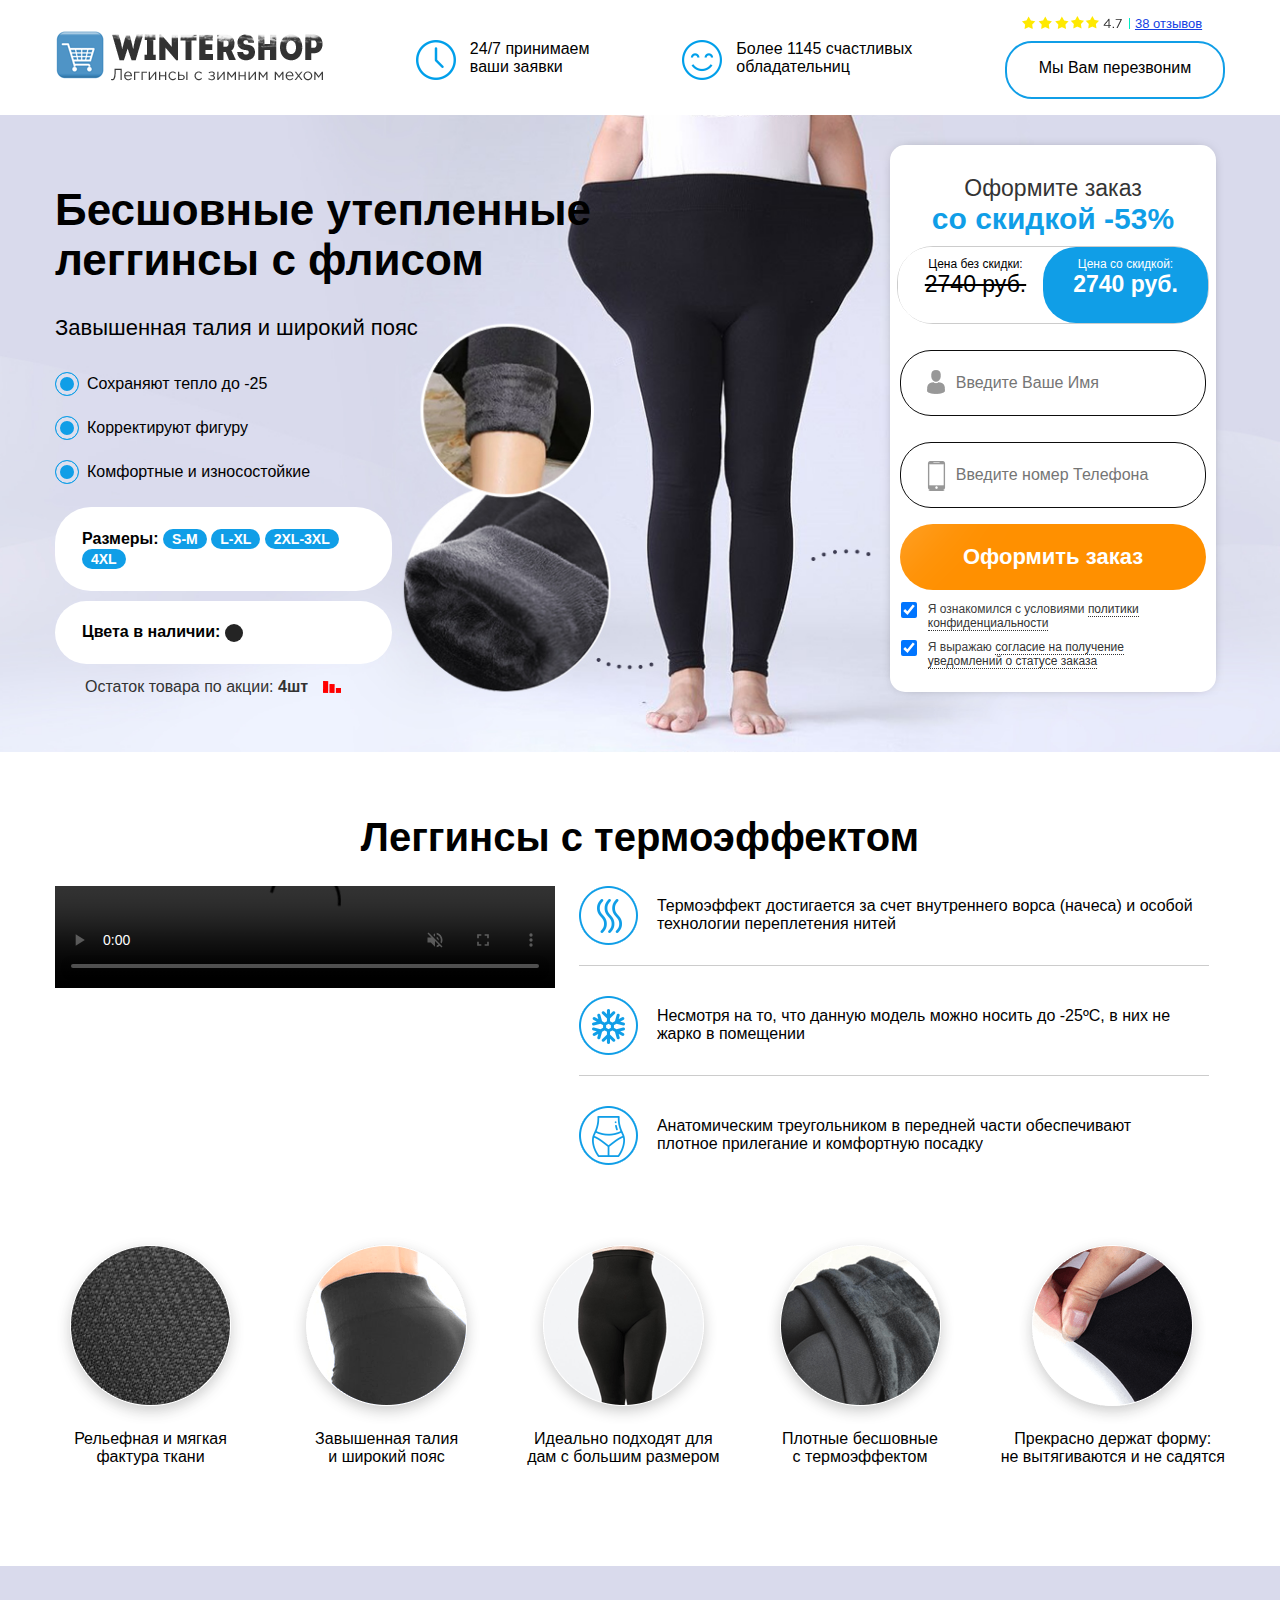
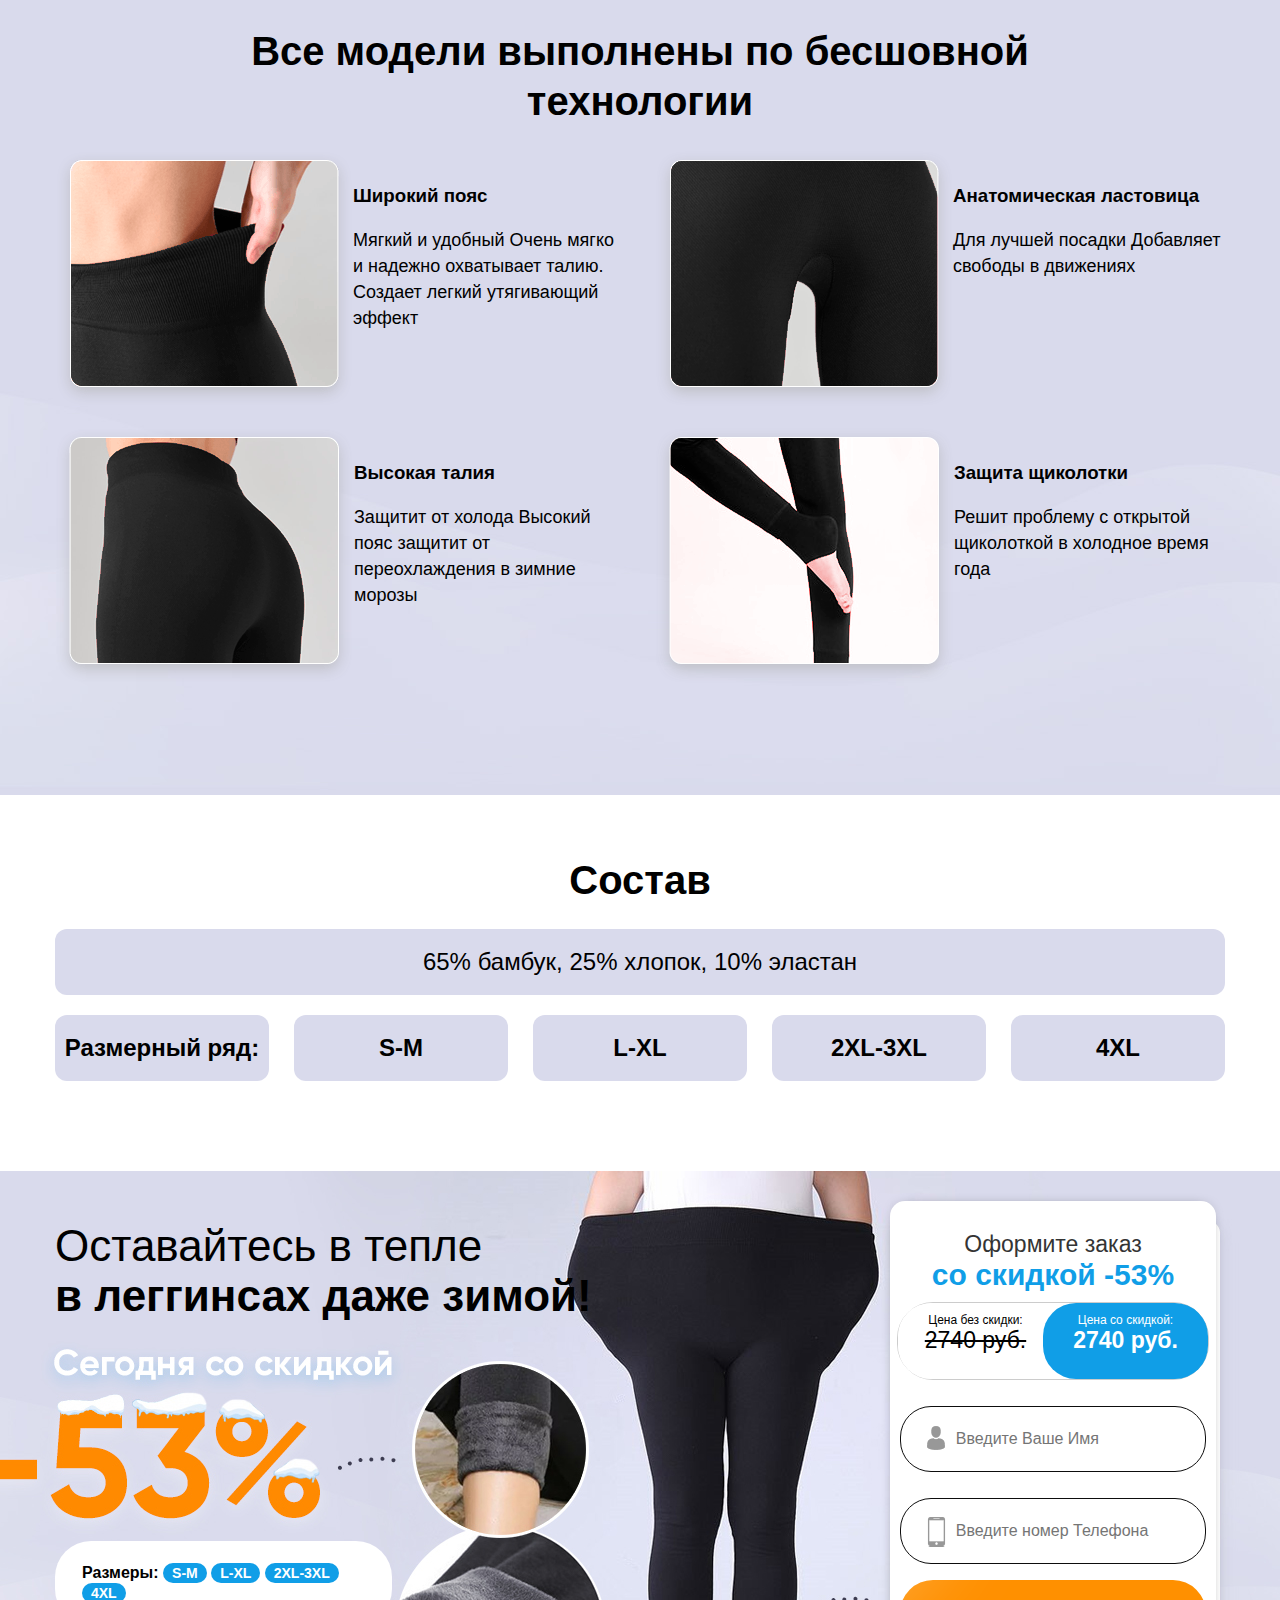
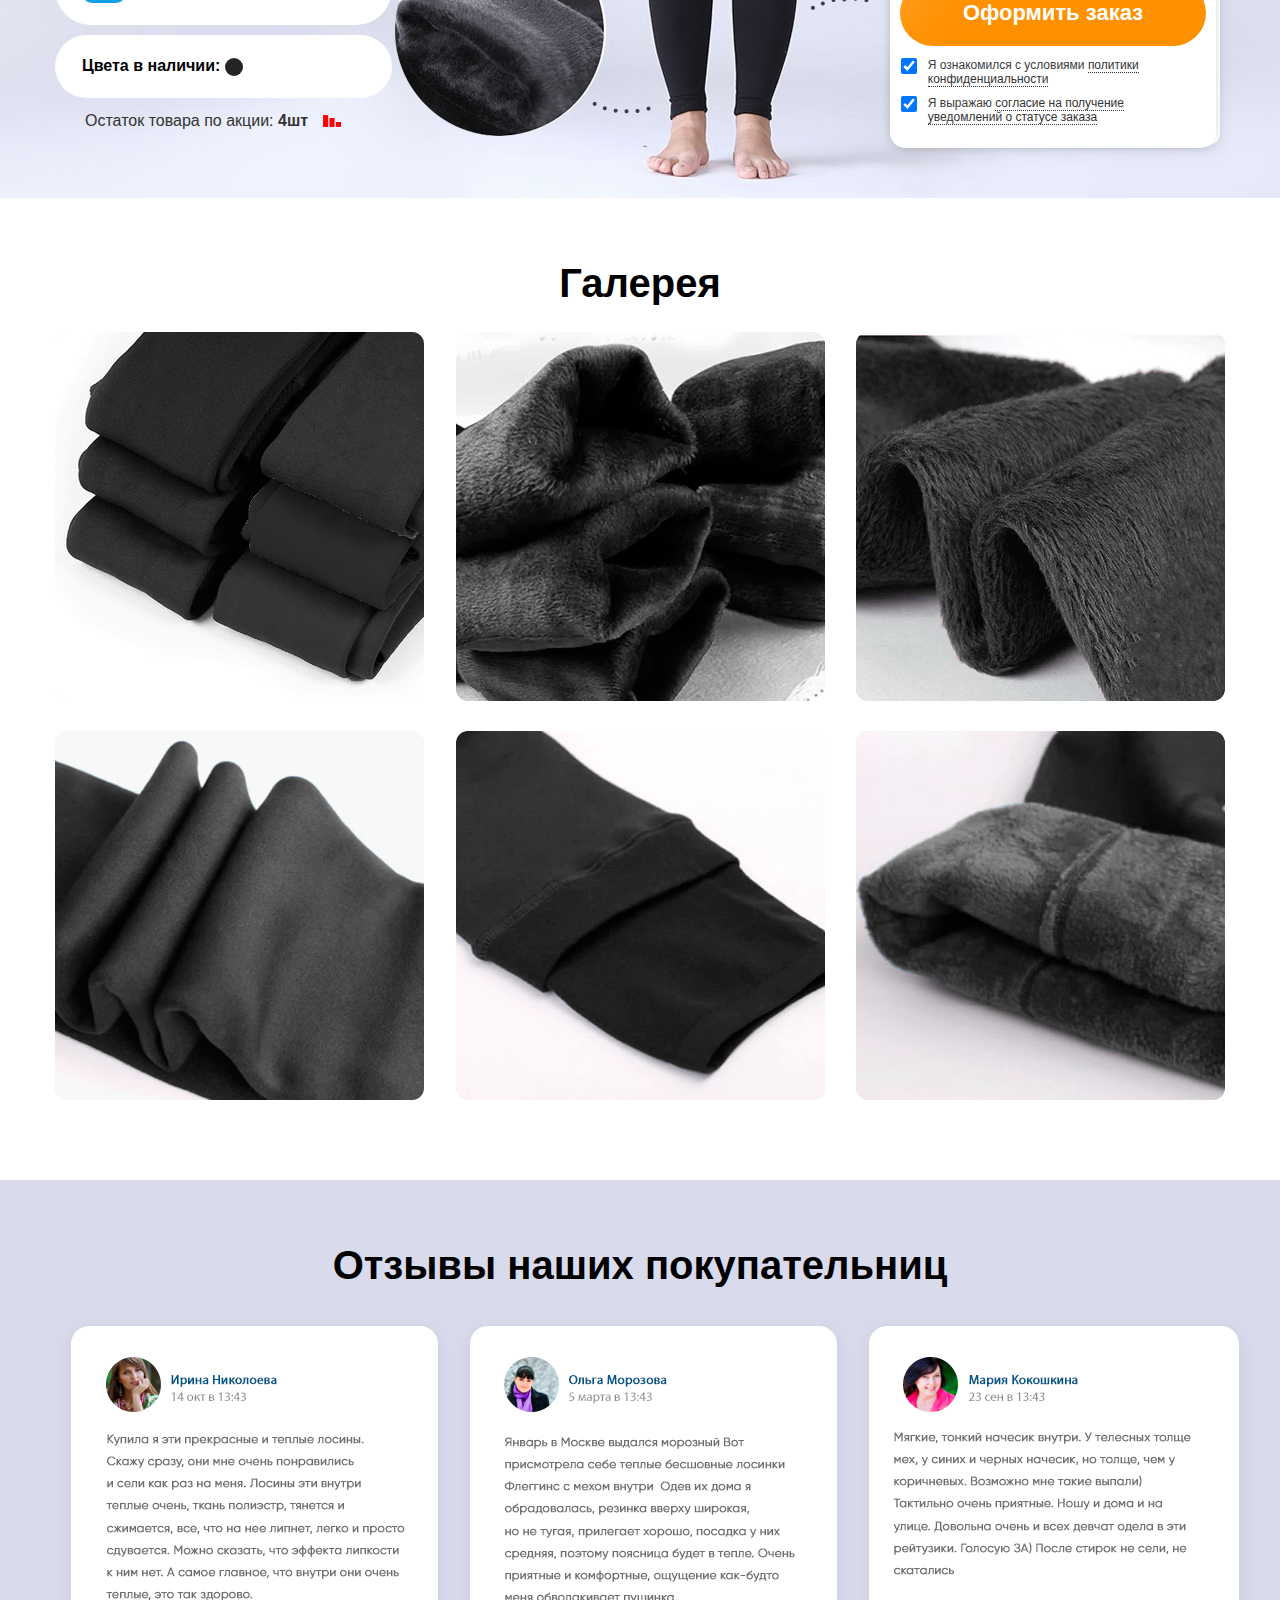
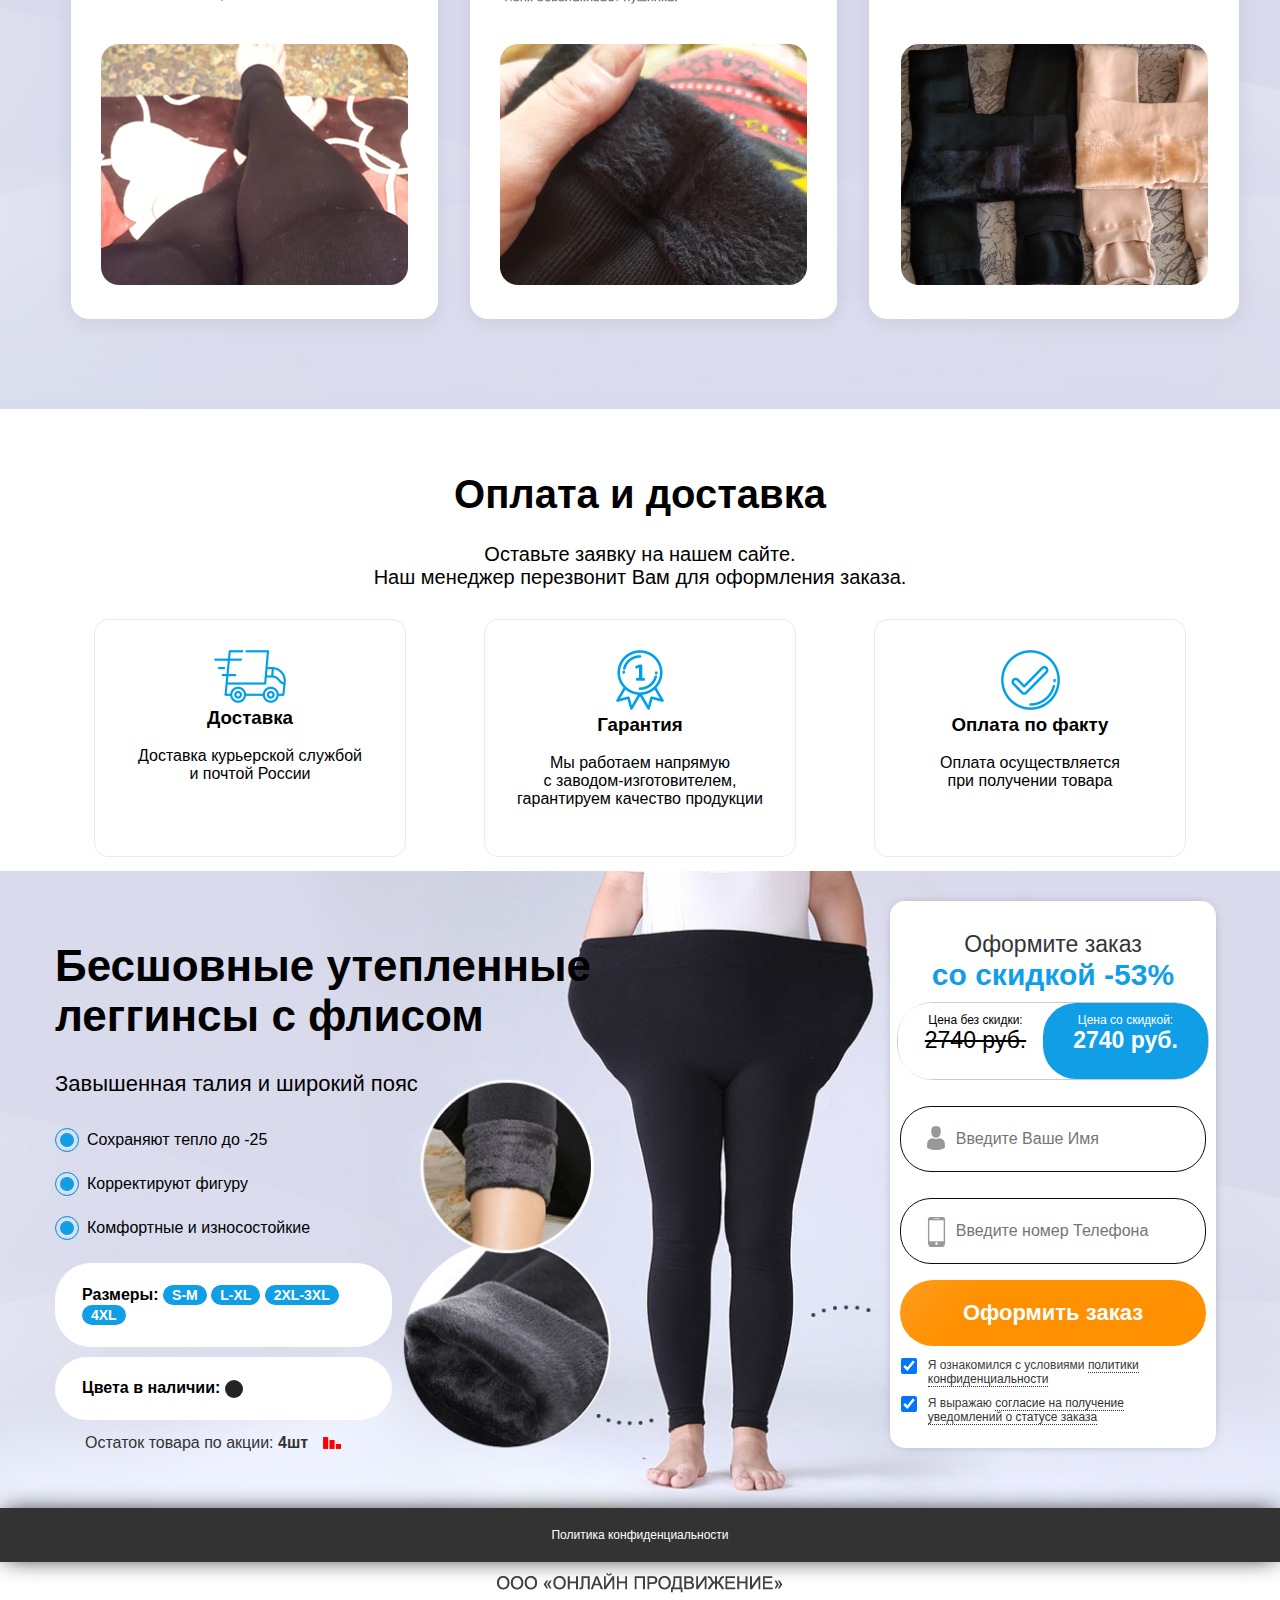
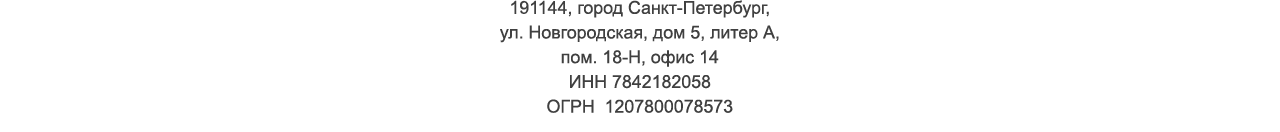
==== index.html @ 09b7efc4 "копия сайта flsindustries.ru дессктоп версия" ====
<!DOCTYPE html>
<html lang="ru">

<head>
	<meta charset="UTF-8">
	<meta http-equiv="X-UA-Compatible" content="IE=edge">
	<meta name="viewport" content="width=device-width, initial-scale=1.0">
	<title>Бесшовные утепленные леггинсы с флисом</title>
	<link rel="stylesheet" href="style/style.css">
</head>

<body>

	<body>
		<header class="header">
			<div class="container">
				<div class="header__inner">
					<div class="header__inner-item">
						<img src="image/logo.png" alt="">
					</div>
					<div class="header__inner-item hiit">
						24/7 принимаем <br>
						ваши заявки
					</div>
					<div class="header__inner-item hiit1">
						Более 1145 счастливых <br>
						обладательниц
					</div>
					<div class="header__inner-item">
						<div class="header__links">
							<a class="header__links-a">38 отзывов</a>
							<a href="" class="header__links-b">Мы Вам перезвоним</a>
						</div>
					</div>
				</div>
			</div>
		</header>
		<main class="main">
			<section class="block1">
				<div class="container">
					<div class="block1__inner">
						<div class="block1__left">
							<div class="block1__left-title">
								Бесшовные утепленные
								леггинсы с флисом
							</div>
							<div class="block1__left-text">
								Завышенная талия и широкий пояс
							</div>
							<div class="block1__left-ul">
								<ul>
									<li>Сохраняют тепло до -25</li>
									<li>Корректируют фигуру</li>
									<li>Комфортные и износостойкие</li>
								</ul>
							</div>
							<div class="block1__left-size">
								<span>Размеры:</span>
								<p>S-M</p>
								<p>L-XL</p>
								<p>2XL-3XL</p>
								<p>4XL</p>
							</div>
							<div class="block1__left-color">
								<span>Цвета в наличии:</span>
								<div class="color"></div>
							</div>
							<div class="block1__left-stock">
								Остаток товара по акции:
								<div class="bls-inner">
									4шт
								</div>
							</div>
						</div>
						<div class="block1__right">
							<div class="form">
								<div class="form__title">
									<h2>Оформите заказ</h2>
									<p>со скидкой -53%</p>
								</div>
								<div class="form__price">
									<div class="form__price-left">
										<p>Цена без скидки:</p>
										<div class="old__price">
											<div class="old__price-value">
												2740 руб.
											</div>
											<div class="old__price-currency"></div>
										</div>
									</div>
									<div class="form__price-right">
										<p>Цена со скидкой:</p>
										<div class="new__price">
											<div class="new__price-value">
												2740 руб.
											</div>
										</div>
									</div>
								</div>
								<form class="form__inputs">
									<input type="hidden" name="project_name" value="flsindustries">
									<input type="hidden" name="admin_email" value="test@mail.ru">
									<!-- <input type="hidden" name="form_subject" value="Form Subject"> -->
									<div class="name__input">
										<input class="form__input" type="text" name="Имя" required=""
											placeholder="Введите Ваше Имя">
									</div>
									<div class="phone__input">
										<input class="form__input" type="text" name="Телефон" required=""
											placeholder="Введите номер Телефона">
									</div>
									<button class="form__button">Оформить заказ</button>
								</form>
								<div class="agree">
									<input class="agree__input" type="checkbox" checked="" name="notifications">
									<div class="b-container">
										Я ознакомился с условиями
										<a href="javascript:PopUpShow2()">политики конфиденциальности</a>
									</div>
									<div class="b-popup" id="popup2">
										<div class="b-popup-inner">
										<a href="javascript:PopUpHide2()"><img src="image/close.png" alt=""></a>
										<div class="b-popup-content">
											<br><br><br><br>Согласие на обработку персональных данных Пользователь, оставляя заявку на интернет-сайте leggins.m.gogooogs.com, принимает настоящее Согласие на обработку персональных данных (далее – Согласие). Действуя свободно, своей волей и в своем интересе, а также подтверждая свою дееспособность, Пользователь дает свое согласие компании ООО "Союз Ритейл" 191123, г. Санкт-Петербург, ул. Фурштатская, д. 33, лит. А, пом. 3-Н, на обработку своих персональных данных со следующими условиями:<br><br> 1. Данное Согласие дается на обработку персональных данных, как без использования средств автоматизации, так и с их использованием.<br><br><br><br> 2. Согласие дается на обработку следующих моих персональных данных: Персональные данные, не являющиеся специальными или биометрическими: номера контактных телефонов; адреса электронной почты; источник откуда пришел на сайт пользователь; с какого сайта или по какой рекламе; какие страницы открывает и на какие кнопки нажимает пользователь; ip-адрес.<br><br><br><br> 3. Персональные данные не являются общедоступными.<br><br><br><br> 4. Цель обработки персональных данных: обработка входящих запросов физических лиц с целью оказания консультирования; аналитики действий физического лица на веб-сайте и функционирования веб-сайта; проведение рекламных и новостных рассылок.<br><br><br><br> 5. Основанием для обработки персональных данных является: ст. 24 Конституции Российской Федерации; ст.6 Федерального закона №152-ФЗ «О персональных данных»; настоящее согласие на обработку персональных данных.<br><br><br><br> 6. В ходе обработки с персональными данными будут совершены следующие действия: сбор; запись; систематизация; накопление; хранение; уточнение (обновление, изменение); извлечение; использование; передача (распространение, предоставление, доступ); блокирование; удаление; уничтожение.<br><br><br><br> 7. Обработка персональных данных может быть прекращена по запросу субъекта персональных данных. Хранение персональных данных, зафиксированных на бумажных носителях, осуществляется согласно Федеральному закону №125-ФЗ «Об архивном деле в Российской Федерации» и иным нормативно-правовым актам в области архивного дела и архивного хранения.<br><br><br><br> 8. Согласие может быть отозвано субъектом персональных данных или его представителем путем направления письменного заявления компании ООО «Союз Ритейл» или его представителю по адресу, указанному в начале данного Согласия.<br><br><br><br> 9. В случае отзыва субъектом персональных данных или его представителем согласия на обработку персональных данных компании  ООО "Союз Ритейл" вправе продолжить обработку персональных данных без согласия субъекта персональных данных при наличии оснований, указанных в пунктах 2 - 11 части 1 статьи 6, части 2 статьи 10 и части 2 статьи 11 Федерального закона №152-ФЗ «О персональных данных» от 27.07.2006 г.<br><br><br><br> 10. Настоящее согласие действует все время до момента прекращения обработки персональных данных, указанных в п.7 и п.8 данного Согласия.<br><br><br><br>
										</div>
									</div>
								</div>
								</div>
								<div class="agree__sms">
									<input class="agree__input" type="checkbox" checked="" name="notifications">
									<p class="agree__desc">

											<div class="b-container">
												Я выражаю
												<a href="javascript:PopUpShow()">согласие на получение уведомлений о статусе
													заказа</a>
											</div>
											<div class="b-popup" id="popup1">
												<div class="b-popup-inner">
												<a href="javascript:PopUpHide()"><img src="image/close.png" alt=""></a>
												<div class="b-popup-content">
													<br><br><br><br>Согласие на получение уведомлений о статусе заказа<br><br>Нажимая кнопку для отправки формы на сервер, я: подтверждаю, что все введенные мной данные являются корректными подтверждаю, что все данные предоставляются добровольно;<br>подтверждаю, что указанный номер телефона принадлежит мне и используется мной на законных основаниях;<br>выражаю полное и безоговорочное согласие на использование моих персональных данных для поддержания связи со мной любым способом, включая телефонные звонки и голосовые уведомления на указанный стационарный и/или мобильный телефон, отправку SMS (текстовых сообщений) на указанный мобильный телефон, в том числе через мессенджеры, социальные сети, мобильные приложения, отправку электронных писем на указанный электронный адрес с целью информирования о статусе заказа, поступлении новых товаров/услуг, оповещения о проводимых акциях, мероприятиях, скидках, их результатах, для осуществления заочных опросов с целью изучения мнения о товарах/услугах, организациях торговли, высылки новостей и т.п.<br><br>Согласие предоставляется ООО «Союз Ритейл» (ОГРН 1167847349801) мной бессрочно. <br><br>Я предупрежден и выражаю согласие, что мой номер телефона будет верифицирован путем звонка Оператора Call-центра.<br><br><br><br>Я предупрежден и выражаю согласие, что ООО «Союз Ритейл» (ОГРН 1167847349801) для поддержания связи со мной, способами, указанными выше, может привлекать третьих лиц по собственному усмотрению. <br><br><br><br>Я проинформирован о том, что согласие на получение уведомлений, SMS (текстовых сообщений) не является обязательным для оформления заказа.<br><br>Я проинформирован о том, что согласие может быть отозвано в любой момент путем:<br><br>Направления письменного уведомления по адресу: 191123, г. Санкт-Петербург, ул. Фурштатская, д. 33, лит. А, пом. 3-Н.<br><br><br><br>Направления электронного письма на адрес: support@souz-retail.org
												</div>
											</div>
										</div>
									</p>
								</div>
							</div>
						</div>
					</div>
				</div>
			</section>
			<section class="block2">
				<div class="container">
					<div class="block2__inner">
						<div class="block2__title">
							Леггинсы с термоэффектом
						</div>
						<div class="block2__video">
							<video muted="muted" id="video" width="100%" height="auto" loop="loop" preload="auto"
								playsinline="" webkit-playsinline="" autoplay="autoplay" controls="">
								<source src="image/block2.mp4" type="video/mp4">
							</video>
						</div>
						<ul class="block2__ul">
							<li>
								<img src="image/ther-1.png" alt="">
								<p>Термоэффект достигается за счет внутреннего ворса (начеса) и особой технологии
									переплетения нитей</p>
							</li>
							<li>
								<img src="image/ther-2.png" alt="">
								<p>Несмотря на то, что данную модель можно носить до -25ºС, в них не жарко в помещении
								</p>
							</li>
							<li>
								<img src="image/ther-3.png" alt="">
								<p>Анатомическим треугольником в передней части обеспечивают плотное прилегание и
									комфортную
									посадку</p>
							</li>
						</ul>
						<div class="block2__flex">
							<li>
								<img src="image/spec-1.png" alt="">
								<p>Рельефная и мягкая <br>фактура ткани</p>
							</li>
							<li>
								<img src="image/spec-2.png" alt="">
								<p>Завышенная талия <br>и широкий пояс </p>
							</li>
							<li>
								<img src="image/spec-3.png" alt="">
								<p>Идеально подходят для<br> дам с большим размером</p>
							</li>
							<li>
								<img src="image/spec-4.png" alt="">
								<p>Плотные бесшовные <br>с термоэффектом</p>
							</li>
							<li>
								<img src="image/spec-5.png" alt="">
								<p>Прекрасно держат форму: <br>не вытягиваются и не садятся</p>
							</li>
						</div>
					</div>
				</div>
			</section>
			<section class="block3">
				<div class="container">
					<div class="block3__inner">
						<div class="block3__title title">
							Все модели выполнены по бесшовной технологии
						</div>
						<div class="block3__ul">
							<li>
								<img src="image/seam-1.png" alt="">
								<h3>Широкий пояс</h3>
								<p>Мягкий и удобный Очень мягко и надежно охватывает талию. Создает легкий утягивающий
									эффект
								</p>
							</li>
							<li>
								<img src="image/seam-2.png" alt="">
								<h3>Анатомическая ластовица</h3>
								<p>Для лучшей посадки Добавляет свободы в движениях</p>
							</li>
							<li>
								<img src="image/seam-3.png" alt="">
								<h3>Высокая талия</h3>
								<p>Защитит от холода Высокий пояс защитит от переохлаждения в зимние морозы</p>
							</li>
							<li>
								<img src="image/seam-4.png" alt="">
								<h3>Защита щиколотки</h3>
								<p>Решит проблему с открытой щиколоткой в холодное время года</p>
							</li>
						</div>
					</div>
				</div>
			</section>
			<section class="block4">
				<div class="container">
					<div class="block4__inner">
						<div class="block4__title title">
							Состав
						</div>
						<div class="block4__structure">
							<p class="structure">65% бамбук, 25% хлопок, 10% эластан</p>
						</div>
						<div class="block4__dtructure-flex">
							<p class="structure">Размерный ряд:</p>
							<p class="structure">S-M</p>
							<p class="structure">L-XL</p>
							<p class="structure">2XL-3XL</p>
							<p class="structure">4XL</p>
						</div>
					</div>
				</div>
			</section>
			<section class="block5">
				<div class="container">
					<div class="block1__inner">
						<div class="block1__left">
							<div class="block1__left-title block5__left-title">
								Оставайтесь в тепле
								<p>в леггинсах даже зимой!</p>
							</div>
							<div class="block1__left-size block5__left-size">
								<span>Размеры:</span>
								<p>S-M</p>
								<p>L-XL</p>
								<p>2XL-3XL</p>
								<p>4XL</p>
							</div>
							<div class="block1__left-color">
								<span>Цвета в наличии:</span>
								<div class="color"></div>
							</div>
							<div class="block1__left-stock">
								Остаток товара по акции:
								<div class="bls-inner">
									4шт
								</div>
							</div>
						</div>
						<div class="block1__right">
							<div class="form">
								<div class="form__title">
									<h2>Оформите заказ</h2>
									<p>со скидкой -53%</p>
								</div>
								<div class="form__price">
									<div class="form__price-left">
										<p>Цена без скидки:</p>
										<div class="old__price">
											<div class="old__price-value">
												2740 руб.
											</div>
											<div class="old__price-currency"></div>
										</div>
									</div>
									<div class="form__price-right">
										<p>Цена со скидкой:</p>
										<div class="new__price">
											<div class="new__price-value">
												2740 руб.
											</div>
										</div>
									</div>
								</div>
								<form class="form__inputs">
									<input type="hidden" name="project_name" value="flsindustries">
									<input type="hidden" name="admin_email" value="test@mail.ru">
									<!-- <input type="hidden" name="form_subject" value="Form Subject"> -->
									<div class="name__input">
										<input class="form__input" type="text" name="Имя" required=""
											placeholder="Введите Ваше Имя">
									</div>
									<div class="phone__input">
										<input class="form__input" type="text" name="Телефон" required=""
											placeholder="Введите номер Телефона">
									</div>
									<button class="form__button">Оформить заказ</button>
								</form>
								<div class="agree">
									<input class="agree__input" type="checkbox" checked="" name="notifications">
									<div class="b-container">
										Я ознакомился с условиями
										<a href="javascript:PopUpShow2()">политики конфиденциальности</a>
									</div>
									<div class="b-popup" id="popup2">
										<div class="b-popup-inner">
										<a href="javascript:PopUpHide2()"><img src="image/close.png" alt=""></a>
										<div class="b-popup-content">
											<br><br><br><br>Согласие на обработку персональных данных Пользователь, оставляя заявку на интернет-сайте leggins.m.gogooogs.com, принимает настоящее Согласие на обработку персональных данных (далее – Согласие). Действуя свободно, своей волей и в своем интересе, а также подтверждая свою дееспособность, Пользователь дает свое согласие компании ООО "Союз Ритейл" 191123, г. Санкт-Петербург, ул. Фурштатская, д. 33, лит. А, пом. 3-Н, на обработку своих персональных данных со следующими условиями:<br><br> 1. Данное Согласие дается на обработку персональных данных, как без использования средств автоматизации, так и с их использованием.<br><br><br><br> 2. Согласие дается на обработку следующих моих персональных данных: Персональные данные, не являющиеся специальными или биометрическими: номера контактных телефонов; адреса электронной почты; источник откуда пришел на сайт пользователь; с какого сайта или по какой рекламе; какие страницы открывает и на какие кнопки нажимает пользователь; ip-адрес.<br><br><br><br> 3. Персональные данные не являются общедоступными.<br><br><br><br> 4. Цель обработки персональных данных: обработка входящих запросов физических лиц с целью оказания консультирования; аналитики действий физического лица на веб-сайте и функционирования веб-сайта; проведение рекламных и новостных рассылок.<br><br><br><br> 5. Основанием для обработки персональных данных является: ст. 24 Конституции Российской Федерации; ст.6 Федерального закона №152-ФЗ «О персональных данных»; настоящее согласие на обработку персональных данных.<br><br><br><br> 6. В ходе обработки с персональными данными будут совершены следующие действия: сбор; запись; систематизация; накопление; хранение; уточнение (обновление, изменение); извлечение; использование; передача (распространение, предоставление, доступ); блокирование; удаление; уничтожение.<br><br><br><br> 7. Обработка персональных данных может быть прекращена по запросу субъекта персональных данных. Хранение персональных данных, зафиксированных на бумажных носителях, осуществляется согласно Федеральному закону №125-ФЗ «Об архивном деле в Российской Федерации» и иным нормативно-правовым актам в области архивного дела и архивного хранения.<br><br><br><br> 8. Согласие может быть отозвано субъектом персональных данных или его представителем путем направления письменного заявления компании ООО «Союз Ритейл» или его представителю по адресу, указанному в начале данного Согласия.<br><br><br><br> 9. В случае отзыва субъектом персональных данных или его представителем согласия на обработку персональных данных компании  ООО "Союз Ритейл" вправе продолжить обработку персональных данных без согласия субъекта персональных данных при наличии оснований, указанных в пунктах 2 - 11 части 1 статьи 6, части 2 статьи 10 и части 2 статьи 11 Федерального закона №152-ФЗ «О персональных данных» от 27.07.2006 г.<br><br><br><br> 10. Настоящее согласие действует все время до момента прекращения обработки персональных данных, указанных в п.7 и п.8 данного Согласия.<br><br><br><br>
										</div>
									</div>
								</div>
								</div>
								<div class="agree__sms">
									<input class="agree__input" type="checkbox" checked="" name="notifications">
									<p class="agree__desc">

											<div class="b-container">
												Я выражаю
												<a href="javascript:PopUpShow()">согласие на получение уведомлений о статусе
													заказа</a>
											</div>
											<div class="b-popup" id="popup1">
												<div class="b-popup-inner">
												<a href="javascript:PopUpHide()"><img src="image/close.png" alt=""></a>
												<div class="b-popup-content">
													<br><br><br><br>Согласие на получение уведомлений о статусе заказа<br><br>Нажимая кнопку для отправки формы на сервер, я: подтверждаю, что все введенные мной данные являются корректными подтверждаю, что все данные предоставляются добровольно;<br>подтверждаю, что указанный номер телефона принадлежит мне и используется мной на законных основаниях;<br>выражаю полное и безоговорочное согласие на использование моих персональных данных для поддержания связи со мной любым способом, включая телефонные звонки и голосовые уведомления на указанный стационарный и/или мобильный телефон, отправку SMS (текстовых сообщений) на указанный мобильный телефон, в том числе через мессенджеры, социальные сети, мобильные приложения, отправку электронных писем на указанный электронный адрес с целью информирования о статусе заказа, поступлении новых товаров/услуг, оповещения о проводимых акциях, мероприятиях, скидках, их результатах, для осуществления заочных опросов с целью изучения мнения о товарах/услугах, организациях торговли, высылки новостей и т.п.<br><br>Согласие предоставляется ООО «Союз Ритейл» (ОГРН 1167847349801) мной бессрочно. <br><br>Я предупрежден и выражаю согласие, что мой номер телефона будет верифицирован путем звонка Оператора Call-центра.<br><br><br><br>Я предупрежден и выражаю согласие, что ООО «Союз Ритейл» (ОГРН 1167847349801) для поддержания связи со мной, способами, указанными выше, может привлекать третьих лиц по собственному усмотрению. <br><br><br><br>Я проинформирован о том, что согласие на получение уведомлений, SMS (текстовых сообщений) не является обязательным для оформления заказа.<br><br>Я проинформирован о том, что согласие может быть отозвано в любой момент путем:<br><br>Направления письменного уведомления по адресу: 191123, г. Санкт-Петербург, ул. Фурштатская, д. 33, лит. А, пом. 3-Н.<br><br><br><br>Направления электронного письма на адрес: support@souz-retail.org
												</div>
											</div>
										</div>
									</p>
								</div>
							</div>
						</div>
					</div>
				</div>
			</section>
			<section class="block6">
				<div class="container">
					<div class="block6__inner">
						<div class="title">
							Галерея
						</div>
						<div class="block5__images">
							<img src="image/gal-1.png" alt="">
							<img src="image/gal-2.png" alt="">
							<img src="image/gal-3.png" alt="">
							<img src="image/gal-4.png" alt="">
							<img src="image/gal-5.png" alt="">
							<img src="image/gal-6.png" alt="">
						</div>
					</div>
				</div>
			</section>
			<section class="block7">
				<div class="container">
					<div class="block7__inner">
						<div class="title">
							Отзывы наших покупательниц
						</div>
						<div class="block7__images">
							<img src="image/sl-1.png" alt="">
							<img src="image/sl-2.png" alt="">
							<img src="image/sl-3.png" alt="">
						</div>
					</div>
				</div>
			</section>
			<section class="block8">
				<div class="container">
					<div class="block8__inner">
						<div class="title">
							Оплата и доставка
						</div>
						<div class="title__text">
							Оставьте заявку на нашем сайте. <br>
							Наш менеджер перезвонит Вам для оформления заказа.
						</div>
						<div class="block8__blocks">
							<div class="block8__block">
								<img src="image/truck.png" alt="">
								<h3>Доставка</h3>
								<p>Доставка курьерской службой <br>и почтой России</p>
							</div>
							<div class="block8__block">
								<img src="image/medal.png" alt="">
								<h3>Гарантия</h3>
								<p>Мы работаем напрямую <br>
									с заводом-изготовителем, <br>
									гарантируем качество продукции<br></p>
							</div>
							<div class="block8__block">
								<img src="image/checked.png" alt="">
								<h3>Оплата по факту</h3>
								<p>Оплата осуществляется <br>
									при получении товара</p>
							</div>
						</div>
					</div>
				</div>
			</section>
			<section class="block1">
				<div class="container">
					<div class="block1__inner">
						<div class="block1__left">
							<div class="block1__left-title">
								Бесшовные утепленные
								леггинсы с флисом
							</div>
							<div class="block1__left-text">
								Завышенная талия и широкий пояс
							</div>
							<div class="block1__left-ul">
								<ul>
									<li>Сохраняют тепло до -25</li>
									<li>Корректируют фигуру</li>
									<li>Комфортные и износостойкие</li>
								</ul>
							</div>
							<div class="block1__left-size">
								<span>Размеры:</span>
								<p>S-M</p>
								<p>L-XL</p>
								<p>2XL-3XL</p>
								<p>4XL</p>
							</div>
							<div class="block1__left-color">
								<span>Цвета в наличии:</span>
								<div class="color"></div>
							</div>
							<div class="block1__left-stock">
								Остаток товара по акции:
								<div class="bls-inner">
									4шт
								</div>
							</div>
						</div>
						<div class="block1__right">
							<div class="form">
								<div class="form__title">
									<h2>Оформите заказ</h2>
									<p>со скидкой -53%</p>
								</div>
								<div class="form__price">
									<div class="form__price-left">
										<p>Цена без скидки:</p>
										<div class="old__price">
											<div class="old__price-value">
												2740 руб.
											</div>
											<div class="old__price-currency"></div>
										</div>
									</div>
									<div class="form__price-right">
										<p>Цена со скидкой:</p>
										<div class="new__price">
											<div class="new__price-value">
												2740 руб.
											</div>
										</div>
									</div>
								</div>
								<form class="form__inputs">
									<input type="hidden" name="project_name" value="flsindustries">
									<input type="hidden" name="admin_email" value="test@mail.ru">
									<!-- <input type="hidden" name="form_subject" value="Form Subject"> -->
									<div class="name__input">
										<input class="form__input" type="text" name="Имя" required=""
											placeholder="Введите Ваше Имя">
									</div>
									<div class="phone__input">
										<input class="form__input" type="text" name="Телефон" required=""
											placeholder="Введите номер Телефона">
									</div>
									<button class="form__button">Оформить заказ</button>
								</form>
								<div class="agree">
									<input class="agree__input" type="checkbox" checked="" name="notifications">
									<div class="b-container">
										Я ознакомился с условиями
										<a href="javascript:PopUpShow2()">политики конфиденциальности</a>
									</div>
									<div class="b-popup" id="popup2">
										<div class="b-popup-inner">
										<a href="javascript:PopUpHide2()"><img src="image/close.png" alt=""></a>
										<div class="b-popup-content">
											<br><br><br><br>Согласие на обработку персональных данных Пользователь, оставляя заявку на интернет-сайте leggins.m.gogooogs.com, принимает настоящее Согласие на обработку персональных данных (далее – Согласие). Действуя свободно, своей волей и в своем интересе, а также подтверждая свою дееспособность, Пользователь дает свое согласие компании ООО "Союз Ритейл" 191123, г. Санкт-Петербург, ул. Фурштатская, д. 33, лит. А, пом. 3-Н, на обработку своих персональных данных со следующими условиями:<br><br> 1. Данное Согласие дается на обработку персональных данных, как без использования средств автоматизации, так и с их использованием.<br><br><br><br> 2. Согласие дается на обработку следующих моих персональных данных: Персональные данные, не являющиеся специальными или биометрическими: номера контактных телефонов; адреса электронной почты; источник откуда пришел на сайт пользователь; с какого сайта или по какой рекламе; какие страницы открывает и на какие кнопки нажимает пользователь; ip-адрес.<br><br><br><br> 3. Персональные данные не являются общедоступными.<br><br><br><br> 4. Цель обработки персональных данных: обработка входящих запросов физических лиц с целью оказания консультирования; аналитики действий физического лица на веб-сайте и функционирования веб-сайта; проведение рекламных и новостных рассылок.<br><br><br><br> 5. Основанием для обработки персональных данных является: ст. 24 Конституции Российской Федерации; ст.6 Федерального закона №152-ФЗ «О персональных данных»; настоящее согласие на обработку персональных данных.<br><br><br><br> 6. В ходе обработки с персональными данными будут совершены следующие действия: сбор; запись; систематизация; накопление; хранение; уточнение (обновление, изменение); извлечение; использование; передача (распространение, предоставление, доступ); блокирование; удаление; уничтожение.<br><br><br><br> 7. Обработка персональных данных может быть прекращена по запросу субъекта персональных данных. Хранение персональных данных, зафиксированных на бумажных носителях, осуществляется согласно Федеральному закону №125-ФЗ «Об архивном деле в Российской Федерации» и иным нормативно-правовым актам в области архивного дела и архивного хранения.<br><br><br><br> 8. Согласие может быть отозвано субъектом персональных данных или его представителем путем направления письменного заявления компании ООО «Союз Ритейл» или его представителю по адресу, указанному в начале данного Согласия.<br><br><br><br> 9. В случае отзыва субъектом персональных данных или его представителем согласия на обработку персональных данных компании  ООО "Союз Ритейл" вправе продолжить обработку персональных данных без согласия субъекта персональных данных при наличии оснований, указанных в пунктах 2 - 11 части 1 статьи 6, части 2 статьи 10 и части 2 статьи 11 Федерального закона №152-ФЗ «О персональных данных» от 27.07.2006 г.<br><br><br><br> 10. Настоящее согласие действует все время до момента прекращения обработки персональных данных, указанных в п.7 и п.8 данного Согласия.<br><br><br><br>
										</div>
									</div>
								</div>
								</div>
								<div class="agree__sms">
									<input class="agree__input" type="checkbox" checked="" name="notifications">
									<p class="agree__desc">

											<div class="b-container">
												Я выражаю
												<a href="javascript:PopUpShow()">согласие на получение уведомлений о статусе
													заказа</a>
											</div>
											<div class="b-popup" id="popup1">
												<div class="b-popup-inner">
												<a href="javascript:PopUpHide()"><img src="image/close.png" alt=""></a>
												<div class="b-popup-content">
													<br><br><br><br>Согласие на получение уведомлений о статусе заказа<br><br>Нажимая кнопку для отправки формы на сервер, я: подтверждаю, что все введенные мной данные являются корректными подтверждаю, что все данные предоставляются добровольно;<br>подтверждаю, что указанный номер телефона принадлежит мне и используется мной на законных основаниях;<br>выражаю полное и безоговорочное согласие на использование моих персональных данных для поддержания связи со мной любым способом, включая телефонные звонки и голосовые уведомления на указанный стационарный и/или мобильный телефон, отправку SMS (текстовых сообщений) на указанный мобильный телефон, в том числе через мессенджеры, социальные сети, мобильные приложения, отправку электронных писем на указанный электронный адрес с целью информирования о статусе заказа, поступлении новых товаров/услуг, оповещения о проводимых акциях, мероприятиях, скидках, их результатах, для осуществления заочных опросов с целью изучения мнения о товарах/услугах, организациях торговли, высылки новостей и т.п.<br><br>Согласие предоставляется ООО «Союз Ритейл» (ОГРН 1167847349801) мной бессрочно. <br><br>Я предупрежден и выражаю согласие, что мой номер телефона будет верифицирован путем звонка Оператора Call-центра.<br><br><br><br>Я предупрежден и выражаю согласие, что ООО «Союз Ритейл» (ОГРН 1167847349801) для поддержания связи со мной, способами, указанными выше, может привлекать третьих лиц по собственному усмотрению. <br><br><br><br>Я проинформирован о том, что согласие на получение уведомлений, SMS (текстовых сообщений) не является обязательным для оформления заказа.<br><br>Я проинформирован о том, что согласие может быть отозвано в любой момент путем:<br><br>Направления письменного уведомления по адресу: 191123, г. Санкт-Петербург, ул. Фурштатская, д. 33, лит. А, пом. 3-Н.<br><br><br><br>Направления электронного письма на адрес: support@souz-retail.org
												</div>
											</div>
										</div>
									</p>
								</div>
							</div>
						</div>
					</div>
				</div>
			</section>
			<footer class="footer">
				<div class="foooter__inner">
					<div class="footer__top">
						<a href="">Политика конфиденциальности</a>
					</div>
					<div class="footer__bottom">
						<img src="image/online-prodvizhenie-black-sm.png" alt="">
					</div>
				</div>
			</footer>
		</main>
		<script src="https://code.jquery.com/jquery-1.11.3.min.js"></script>
		<script src="script/script.js"></script>
	</body>

</html>
<script src="https://code.jquery.com/jquery-1.11.3.min.js"></script>
<script src="script.js"></script>

</body>

</html>
---- style/style.css ----
.container {
    max-width: 1170px;
    margin: 0 auto;
}

.header {
    background: #fff;
    padding-bottom: 16px;
    padding-top: 16px;
}

.header__inner {
    display: flex;
    justify-content: space-between;
    align-items: center;
}

.header__links-b {
    display: block;
    height: 54px;
    width: 216px;
    margin-top: 10px;
    border: 2px solid #109ee7;
    border-radius: 27px;
    background-color: transparent;
    color: #000;
    text-align: center;
    line-height: 50px;
    -webkit-transition: all 0.4s ease;
    -o-transition: all 0.4s ease;
    transition: all 0.4s ease;
}

a {
    text-decoration: none;
}

.header__links-top {
    display: flex;
    align-items: center;
}

.header__links-top img {
    width: 108px;
    height: 13px;
}

* {
    padding: 0;
    margin: 0;
}

.hiit::before {
    content: '';
    position: absolute;
    display: block;
    left: 0;
    width: 40px;
    height: 40px;
    background-image: url(../image/time.png);
}

.hiit {
    position: relative;
    padding-left: 54px;
}

.header__links-a::before {
    content: '';
    position: absolute;
    top: 0px;
    left: 17px;
    width: 108px;
    height: 13px;
    background-image: url(../image/stars-b.png);
}

.header__links-a {
    display: block;
    position: relative;
    padding-left: 130px;
    font-size: 13px;
    color: #133fe3;
    text-decoration: underline;
    -webkit-transition: color 0.3s ease;
    -o-transition: color 0.3s ease;
    transition: color 0.3s ease;
}

.block1 {
    background: url(../image/block1-bg.jpg);
    max-width: 1920px;
    margin: 0 auto;
    background-position: 50% 50%;
    background-size: cover;
}

.block5 {
    background: url(../image/mid-bgnd.jpg);
    max-width: 1920px;
    margin: 0 auto;
    background-position: 50% 50%;
    background-size: cover;
    height: 627px;
}

.block1__left-title {
    padding-top: 70px;
    text-align: left;
    font-size: 44px;
    font-weight: bold;
}

.block5__left-title p {
    font-weight: bold;
}

.block5__left-title {
    padding-top: 50px;
    text-align: left;
    font-size: 44px;
    font-weight: normal;
}

body {
    font-family: 'Gilroy', arial, sans-serif;
}

.hiit1::before {
    content: '';
    position: absolute;
    display: block;
    left: 0;
    width: 40px;
    height: 40px;
    background-image: url(../image/smile.png);
}

.hiit1 {
    position: relative;
    padding-left: 54px;
}

.block1__left {
    max-width: 600px;
}

.block1__left-text {
    padding-top: 30px;
    font-size: 22px;
    text-align: left;
}

.block1__left-ul {
    margin-top: 34px;
}

.block1__left-ul ul {
    list-style-type: none;
}

.block1__left-ul ul li::before {
    content: '';
    display: block;
    position: absolute;
    left: 0;
    top: -3px;
    width: 22px;
    height: 22px;
    border-radius: 14px;
    border: 1px solid #109ee7;
    background-color: #109ee7;
    -webkit-box-shadow: inset 0 0 0px 4px #dddfee;
    box-shadow: inset 0 0 0 4px #dddfee;
}

.block1__left-ul ul li {
    position: relative;
    margin-bottom: 26px;
    padding-left: 32px;
}

.block1__left-size {
    width: 300px;
    padding: 22px 10px 22px 27px;
    background-color: #fff;
    border-radius: 36px;
    font-weight: bold;
}

.block1__left-size p {
    display: inline-block;
    font-size: 14px;
    padding: 2px 9px;
    border-radius: 10px;
    color: #fff;
    background-color: #109ee7;
}

.block5__left-size {
    margin-top: 220px;
}

.block1__left-color {
    margin-top: 10px;
    width: 300px;
    padding: 22px 10px 22px 27px;
    background-color: #fff;
    border-radius: 36px;
    font-weight: bold;
}

.color {
    display: inline-block;
    vertical-align: middle;
    width: 18px;
    height: 18px;
    margin-right: 6px;
    border-radius: 50%;
    background-color: #242424;
}

.block1__left-stock {
    margin-top: 14px;
    padding-bottom: 56px;
    margin-left: 30px;
    position: relative;
    width: 260px;
    font-size: 16px;
    font-weight: 300;
    -webkit-transition: all 0.5s ease;
    -o-transition: all 0.5s ease;
    transition: all 0.5s ease;
    color: #333;
}

.bls-inner {
    display: inline-block;
    color: #333;
    font-weight: bold;
}

.bls-inner::after {
    content: '';
    position: absolute;
    top: 3px;
    right: 4px;
    display: block;
    width: 18px;
    height: 12px;
    background-image: url(../image/low.png);
    -webkit-transition: all 0.5s ease;
    -o-transition: all 0.5s ease;
    transition: all 0.5s ease;
    -webkit-transform: scale(-1, 1);
}

.form__title h2 {
    font-size: 23px;
    color: #343434;
    font-weight: 500;
    padding-top: 30px;
    text-align: center;
}

.form__title p {
    font-size: 30px;
    padding-top: 0px;
    text-align: center;
    font-weight: bold;
    padding-bottom: 10px;
    color: #109ee7;
}

.form__price {
    width: 310px;
    margin: 0 auto;
    text-align: center;
    display: flex;
    -webkit-box-pack: justify;
    -ms-flex-pack: justify;
    justify-content: space-between;
    border: 1px solid #ccc;
    border-radius: 36px;
    background: #fff;
}

.form__price-left {
    padding-left: 10px;
    width: 135px;
    height: 66px;
    padding-top: 10px;
    border-radius: 33px;
    background-color: #fff;
    color: #000;
}

.form__price-left p {
    font-size: 12px;
}

.block1__inner {
    display: flex;
    justify-content: space-between;
}

.old__price {
    font-size: 23px;
    text-decoration: line-through;
}

.form__price-right {
    width: 165px;
    height: 66px;
    padding-top: 10px;
    border-radius: 33px;
    background-color: #109ee7;
    color: #fff;
}

.form__price-right p {
    font-size: 12px;
}

.new__price {
    font-size: 23px;
    font-weight: 800;
}

.form__price-right {
    width: 165px;
    height: 66px;
    padding-top: 10px;
    border-radius: 33px;
    background-color: #109ee7;
    color: #fff;
}

.name__input {
    position: relative;
    margin: 0 auto;
    margin-bottom: 16px;
    margin-top: 26px;
    width: 100%;
}

.phone__input {
    position: relative;
    margin: 0 auto;
    margin-bottom: 16px;
    margin-top: 26px;
    width: 100%;
}

input {
    display: block;
    width: 94%;
    height: 66px;
    line-height: 66px;
    margin-right: 3%;
    margin-left: 3%;
    -webkit-box-sizing: border-box;
    box-sizing: border-box;
    border: 1px solid #0d0d0d;
    border-radius: 31px;
    padding-left: 55px;
    background-color: #fff;
    font-size: 16px;
    font-weight: 400;
    color: #333;
    outline: none;
    -webkit-box-shadow: inset 0 0 0 0px #71dcff;
    box-shadow: inset 0 0 0 0px #71dcff;
    -webkit-transition: all 0.5s ease;
    -o-transition: all 0.5s ease;
    transition: all 0.5s ease;
}

.name__input::before {
    -o-transition: all 0.5s ease;
    transition: all 0.5s ease;
    content: '';
    position: absolute;
    display: block;
    top: 20px;
    left: 37px;
    width: 18px;
    height: 24px;
    background-image: url(../image/name-ico.png);
    background-position: 50% 50%;
}

.phone__input::before {
    -webkit-transition: all 0.5s ease;
    -o-transition: all 0.5s ease;
    transition: all 0.5s ease;
    content: '';
    position: absolute;
    display: block;
    top: 19px;
    left: 37px;
    width: 19px;
    height: 30px;
    background-image: url(../image/phone-ico.png);
}

.form__button {
    width: 94%;
    margin-right: 3%;
    margin-left: 3%;
    position: relative;
    display: block;
    margin: 0 auto;
    height: 66px;
    line-height: 66px;
    border-radius: 36px;
    font-weight: 900;
    color: #fff;
    font-size: 22px;
    -webkit-transition: all 0.5s ease;
    -o-transition: all 0.5s ease;
    transition: all 0.5s ease;
    overflow: hidden;
    outline: none;
    cursor: pointer;
    text-align: center;
    background: -webkit-gradient(linear, left bottom, left top, from(#ff9000), to(#ff9000));
    background: -webkit-linear-gradient(bottom, #ff9000 0%, #ff9000 100%);
    background: -o-linear-gradient(bottom, #ff9000 0%, #ff9000 100%);
    background: linear-gradient( 0deg, #ff9000 0%, #ff9000 100%);
}

.form__button::after {
    content: "";
    position: absolute;
    left: -140px;
    top: -110px;
    z-index: 7;
    display: block;
    width: 35px;
    height: 300px;
    margin-left: 60px;
    background: rgba(255, 255, 255, 0.3);
    box-shadow: 0 0 75px rgb(255 255 255 / 40%);
    transform: rotate(45deg);
    -webkit-animation-name: shine;
    animation-name: shine;
    -webkit-animation-duration: 2.5s;
    animation-duration: 2.5s;
    -webkit-animation-delay: 1.5s;
    animation-delay: 1.5s;
    -webkit-animation-timing-function: ease-in-out;
    animation-timing-function: ease-in-out;
    -webkit-animation-iteration-count: infinite;
    animation-iteration-count: infinite;
    animation-duration: 3s;
    animation-name: slidein;
}

@keyframes slidein {
    from {
        margin-left: 0%;
    }
    to {
        margin-left: 400%;
    }
}

.form__button:hover {
    box-shadow: inset 0px 0px 25px -10px #000;
}

button {
    border: none;
    background-color: inherit;
}

.form {
    background: #fff;
    border-radius: 15px;
    -webkit-box-shadow: 0 0 15px -10px #000;
    box-shadow: 0 0 15px -10px #000;
}

.block1__right {
    width: 326px;
    float: right;
    margin-top: 30px;
    margin-right: 20px;
    right: -11px;
    position: relative;
}

.agree__input {
    position: absolute;
    top: 0;
    left: -20px;
    width: 16px;
    height: 16px;
}

.agree {
    position: relative;
    display: block;
    padding: 0 15px;
    margin-right: 7%;
    margin-left: 7%;
    margin-top: 12px;
    font-size: 12px;
    color: #3c3c3c;
}

.agree__sms {
    position: relative;
    display: block;
    padding: 0 15px;
    margin-right: 7%;
    margin-left: 7%;
    margin-top: 10px;
    font-size: 12px;
    padding-bottom: 24px;
    color: #3c3c3c;
}

.agree__link {
    border-bottom: dotted 1px #333;
    cursor: pointer;
    width: 100%;
}

.block2__title {
    width: 840px;
    margin: 0 auto;
    text-align: center;
    text-align: center;
    line-height: 50px;
    font-size: 40px;
    padding-bottom: 24px;
    padding-top: 60px;
    font-weight: bold;
}

.block2__ul img {
    display: inline-block;
    vertical-align: middle;
}

.block2__ul p {
    padding-left: 14px;
    vertical-align: middle;
    display: inline-block;
    width: 536px;
}

.block2__ul {
    display: inline-block;
    width: 630px;
    vertical-align: top;
    list-style: none;
}

.block2__video {
    display: inline-block;
    width: 500px;
    height: 280px;
    overflow: hidden;
    margin-right: 20px;
}

video {
    position: relative;
    top: -48px;
}

.block2__ul li {
    border-bottom: 1px solid #ccc;
    padding-bottom: 20px;
    margin-bottom: 30px;
}

.block2__ul li:last-child {
    border-bottom: none;
}

li {
    list-style: none;
}

.block2__flex {
    display: flex;
    justify-content: space-between;
    padding-bottom: 100px;
    padding-top: 20px;
    text-align: center;
}

.title {
    width: 840px;
    margin: 0 auto;
    text-align: center;
    text-align: center;
    line-height: 50px;
    font-size: 40px;
    padding-bottom: 24px;
    padding-top: 60px;
    font-weight: bold;
}

.block3__inner img {
    float: left;
}

.block3__inner h3 {
    padding-top: 35px;
    padding-bottom: 20px;
}

.block3__inner p {
    font-size: 18px;
    line-height: 26px;
}

.block3 {
    background-image: url(../image/dark-gray-bgnd.jpg);
    background-position: 50% 100%;
    background-size: 1920px 829px;
    height: 829px;
}

.block3 li {
    width: 570px;
    padding-bottom: 20px;
}

.block3__ul {
    display: flex;
    justify-content: space-between;
    flex-wrap: wrap;
}

.structure {
    height: 66px;
    margin-bottom: 20px;
    font-size: 24px;
    text-align: center;
    line-height: 66px;
    border-radius: 12px;
    background-color: #d9daec;
}

.block4__dtructure-flex {
    display: flex;
    justify-content: space-between;
}

.block4__dtructure-flex p {
    font-weight: bold;
    width: 214px;
}

.block4 {
    padding-bottom: 70px;
}

.block5__images {
    display: flex;
    justify-content: space-between;
    flex-wrap: wrap;
    margin-bottom: 50px;
}

.block5__images img {
    margin-bottom: 30px;
}

.block7__images {
    display: flex;
    justify-content: space-between;
}

.block7 {
    background-image: url(../image/dark-gray-bgnd.jpg);
    background-position: 50% 100%;
    background-size: 1920px 829px;
    height: 829px;
}

.title__text {
    width: 560px;
    margin: 0 auto;
    text-align: center;
    padding-bottom: 30px;
    font-size: 20px;
    font-weight: normal;
}

.block8__block h3 {
    padding-bottom: 18px;
}

.block8__block {
    margin: 0 auto;
    width: 310px;
    margin-bottom: 14px;
    padding-top: 30px;
    padding-bottom: 48px;
    border-radius: 14px;
    border: 1px solid #ebebeb;
    text-align: center;
    background-color: #fff;
}

.block8__blocks {
    display: flex;
    justify-content: space-between;
}

.footer__bottom img {
    display: block;
    padding: 0;
    margin: auto;
}

.footer__top {
    padding-top: 15px;
    padding-bottom: 15px;
    width: 100%;
    max-width: 1920px;
    margin: 0 auto;
    background-color: #333;
    text-align: center;
    font-weight: 400;
    font-size: 12px;
    line-height: 24px;
    color: #fff;
    -webkit-box-shadow: 0 0 25px -5px #000;
    box-shadow: 0 0 25px -5px #000;
}

.footer__top a {
    color: #fff;
}

.b-popup {
    width: 100%;
    min-height: 100%;
    background-color: rgba(0, 0, 0, 0.5);
    overflow: hidden;
    position: fixed;
    top: 0px;
    left: 0;
    display: none;
    z-index: 9;
}

.b-popup .b-popup-content {
    position: relative;
    width: 320px;
    height: 556px;
    padding: 10px 10px;
    box-sizing: border-box;
    margin: 50px auto;
    overflow-y: scroll;
    background-color: #fff;
    font-size: 16px;
}

.b-popup-inner {
    position: relative;
    width: 325px;
    margin: 0 auto;
}

.b-popup-inner a {
    position: relative;
    float: right;
    right: 35px;
    top: 37px;
    z-index: 10;
}

.b-container a {
    border-bottom: dotted 1px #333;
    cursor: pointer;
    width: 100%;
    color: #333;
}

.agree__desc {
    display: none;
}
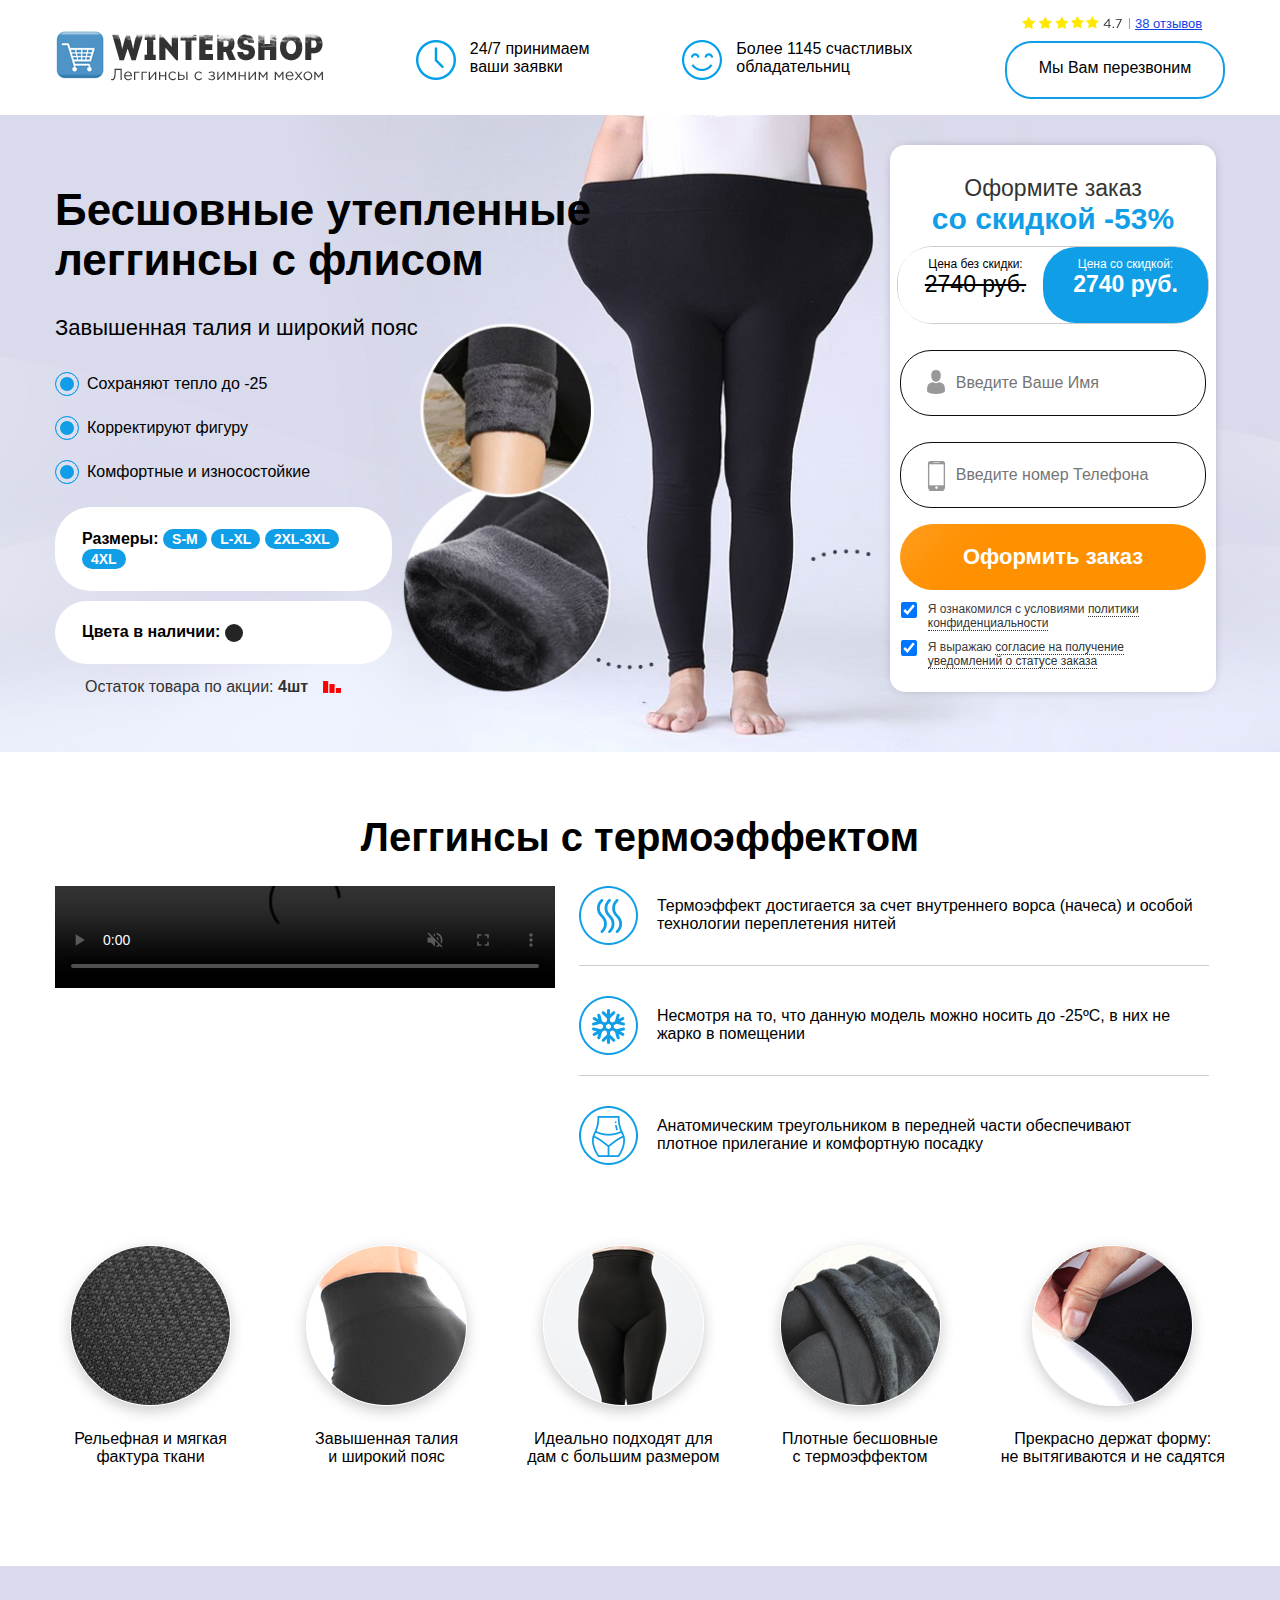
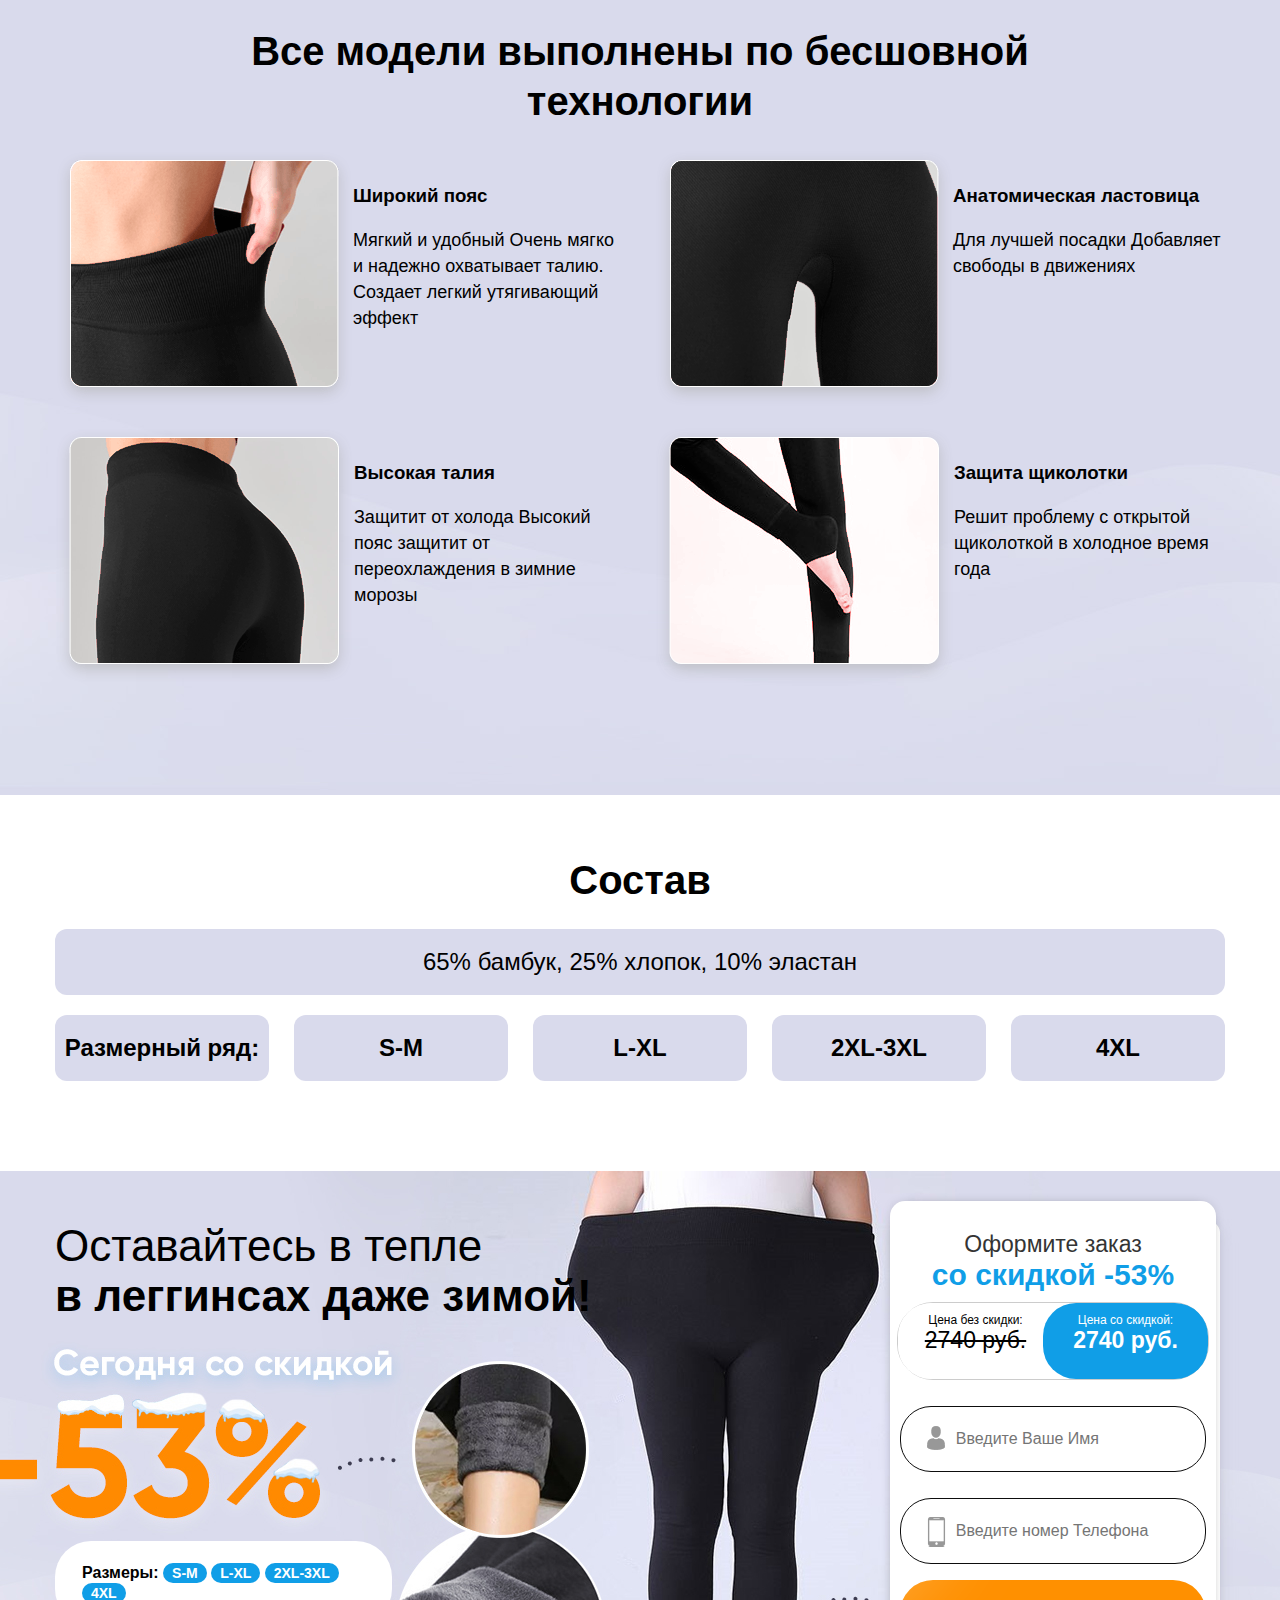
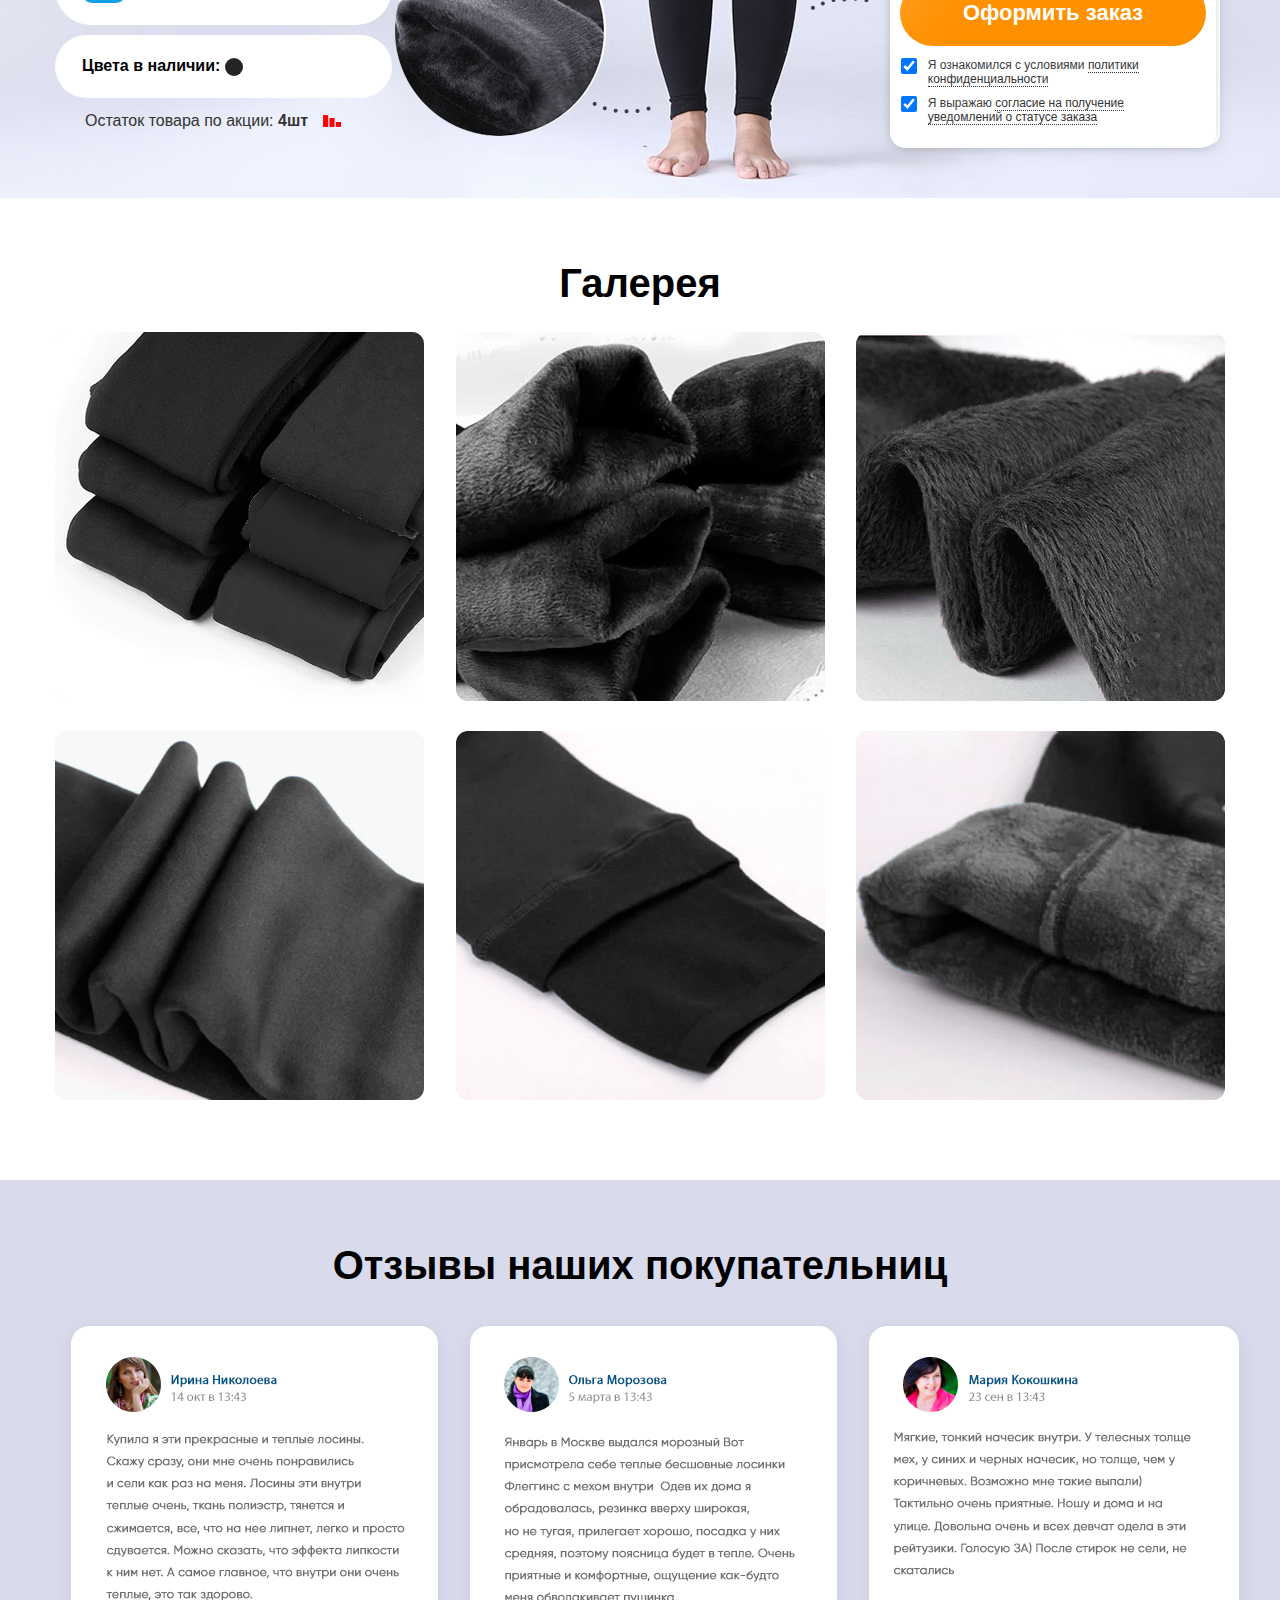
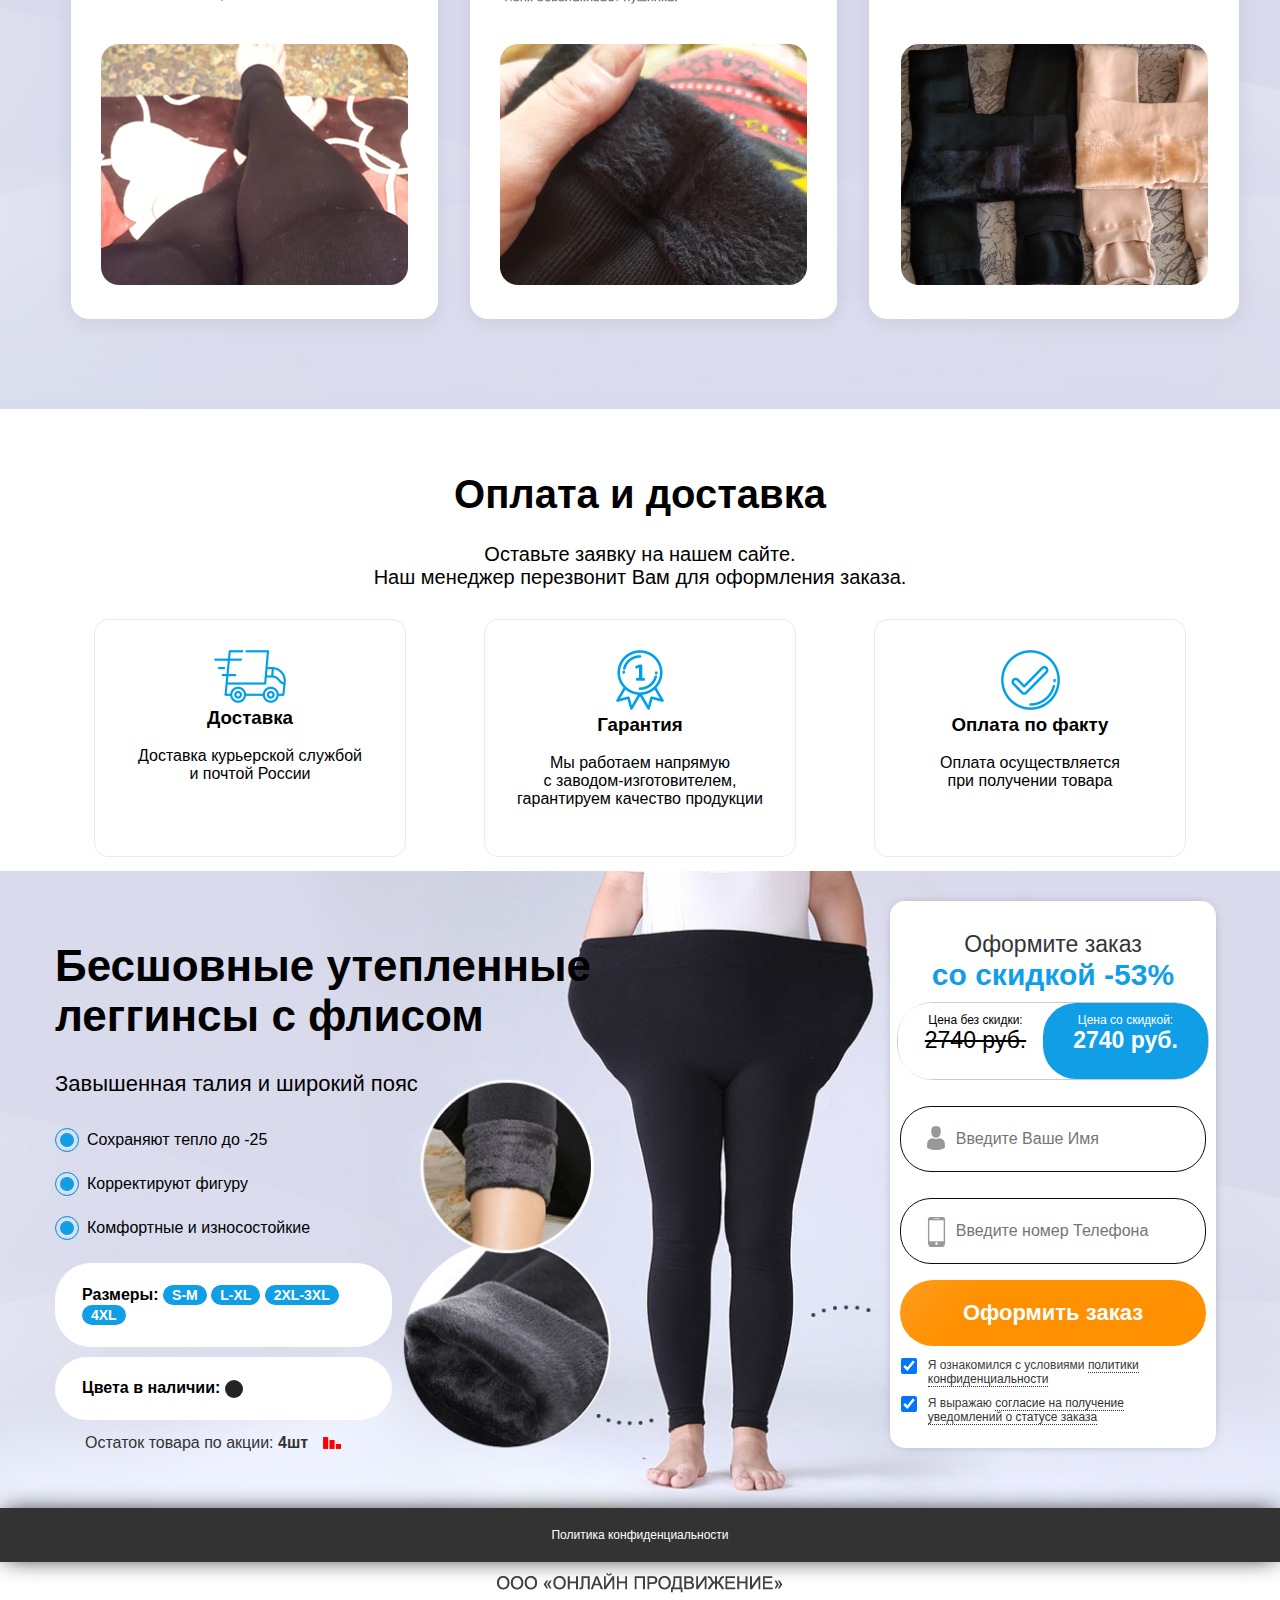
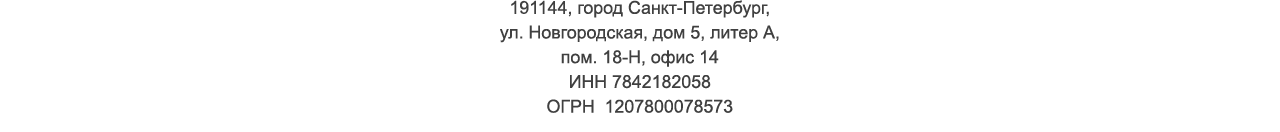
==== commit aff462bc: "пофиксил баги и исправил проблемы с почтой" ====
--- a/index.html
+++ b/index.html
@@ -98,15 +98,15 @@
 									</div>
 								</div>
 								<form class="form__inputs">
-									<input type="hidden" name="project_name" value="flsindustries">
-									<input type="hidden" name="admin_email" value="test@mail.ru">
-									<!-- <input type="hidden" name="form_subject" value="Form Subject"> -->
+									<input type="hidden" name="project_name" value="flsindustries.ru">
+									<input type="hidden" name="admin_email" value="info@fotomir.net">
+									<input type="hidden" name="form_subject" value="flsindustries.ru_desktop"> 
 									<div class="name__input">
-										<input class="form__input" type="text" name="Имя" required=""
+										<input class="form__input" type="text" name="name" required=""
 											placeholder="Введите Ваше Имя">
 									</div>
 									<div class="phone__input">
-										<input class="form__input" type="text" name="Телефон" required=""
+										<input class="form__input" type="text" name="phone" required=""
 											placeholder="Введите номер Телефона">
 									</div>
 									<button class="form__button">Оформить заказ</button>
@@ -310,14 +310,14 @@
 								</div>
 								<form class="form__inputs">
 									<input type="hidden" name="project_name" value="flsindustries">
-									<input type="hidden" name="admin_email" value="test@mail.ru">
-									<!-- <input type="hidden" name="form_subject" value="Form Subject"> -->
+									<input type="hidden" name="admin_email" value="info@fotomir.net">
+									<input type="hidden" name="form_subject" value="flsindustries.ru_desktop"> 
 									<div class="name__input">
-										<input class="form__input" type="text" name="Имя" required=""
+										<input class="form__input" type="text" name="name" required=""
 											placeholder="Введите Ваше Имя">
 									</div>
 									<div class="phone__input">
-										<input class="form__input" type="text" name="Телефон" required=""
+										<input class="form__input" type="text" name="phone" required=""
 											placeholder="Введите номер Телефона">
 									</div>
 									<button class="form__button">Оформить заказ</button>
@@ -488,14 +488,14 @@
 								</div>
 								<form class="form__inputs">
 									<input type="hidden" name="project_name" value="flsindustries">
-									<input type="hidden" name="admin_email" value="test@mail.ru">
-									<!-- <input type="hidden" name="form_subject" value="Form Subject"> -->
+									<input type="hidden" name="admin_email" value="info@fotomir.net">
+									<input type="hidden" name="form_subject" value="flsindustries.ru_desktop"> 
 									<div class="name__input">
-										<input class="form__input" type="text" name="Имя" required=""
+										<input class="form__input" type="text" name="name" required=""
 											placeholder="Введите Ваше Имя">
 									</div>
 									<div class="phone__input">
-										<input class="form__input" type="text" name="Телефон" required=""
+										<input class="form__input" type="text" name="phone" required=""
 											placeholder="Введите номер Телефона">
 									</div>
 									<button class="form__button">Оформить заказ</button>
@@ -539,6 +539,7 @@
 					</div>
 				</div>
 			</section>
+		</main>
 			<footer class="footer">
 				<div class="foooter__inner">
 					<div class="footer__top">
@@ -549,14 +550,11 @@
 					</div>
 				</div>
 			</footer>
-		</main>
-		<script src="https://code.jquery.com/jquery-1.11.3.min.js"></script>
-		<script src="script/script.js"></script>
 	</body>
 
 </html>
 <script src="https://code.jquery.com/jquery-1.11.3.min.js"></script>
-<script src="script.js"></script>
+<script src="script/script.js"></script>
 
 </body>
 
